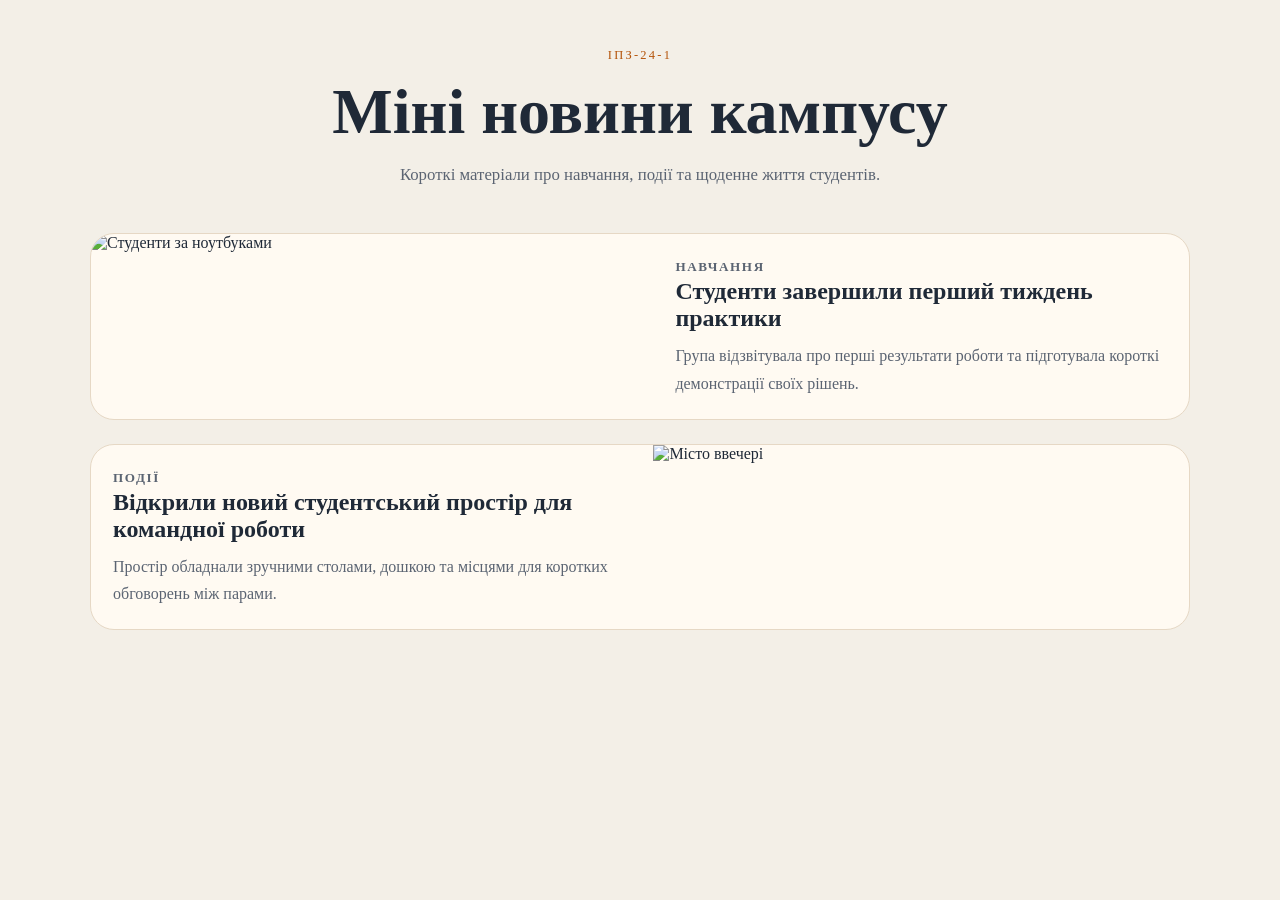
==== ipz241_sop/index.html @ 48c50a6c "feat: scaffold campus news page" ====
<!DOCTYPE html>
<html lang="uk">
<head>
  <meta charset="UTF-8">
  <meta name="viewport" content="width=device-width, initial-scale=1.0">
  <title>Міні новини кампусу</title>
  <link rel="stylesheet" href="style.css">
</head>
<body>
  <header class="hero">
    <p class="eyebrow">ІПЗ-24-1</p>
    <h1>Міні новини кампусу</h1>
    <p class="lead">Короткі матеріали про навчання, події та щоденне життя студентів.</p>
  </header>

  <main class="news-grid">
    <article class="news-card">
      <img src="images/news-1.svg" alt="Студенти за ноутбуками">
      <div class="news-content">
        <p class="meta">Навчання</p>
        <h2>Студенти завершили перший тиждень практики</h2>
        <p>Група відзвітувала про перші результати роботи та підготувала короткі демонстрації своїх рішень.</p>
      </div>
    </article>

    <article class="news-card">
      <img src="images/news-2.svg" alt="Місто ввечері">
      <div class="news-content">
        <p class="meta">Події</p>
        <h2>Відкрили новий студентський простір для командної роботи</h2>
        <p>Простір обладнали зручними столами, дошкою та місцями для коротких обговорень між парами.</p>
      </div>
    </article>
  </main>
</body>
</html>
---- ipz241_sop/style.css ----
:root {
  color-scheme: light;
  --bg: #f3efe7;
  --surface: #fffaf2;
  --text: #1f2937;
  --muted: #5b6472;
  --accent: #b45309;
  --border: #e6d8c5;
}

* {
  box-sizing: border-box;
}

body {
  margin: 0;
  font-family: Georgia, "Times New Roman", serif;
  background: var(--bg);
  color: var(--text);
}

img {
  display: block;
  max-width: 100%;
}

.hero {
  padding: 48px 20px 24px;
  text-align: center;
}

.eyebrow {
  margin: 0 0 12px;
  color: var(--accent);
  text-transform: uppercase;
  letter-spacing: 0.18em;
  font-size: 0.78rem;
}

.hero h1 {
  margin: 0;
  font-size: clamp(2.2rem, 5vw, 4rem);
}

.lead {
  max-width: 640px;
  margin: 16px auto 0;
  color: var(--muted);
  font-size: 1.05rem;
}

.news-grid {
  width: min(1100px, calc(100% - 32px));
  margin: 0 auto 48px;
}

.news-card {
  overflow: hidden;
  margin-top: 24px;
  border: 1px solid var(--border);
  border-radius: 24px;
  background: var(--surface);
}

.news-content {
  padding: 22px;
}

.meta {
  margin: 0 0 10px;
  color: var(--accent);
  font-size: 0.82rem;
  font-weight: 700;
  text-transform: uppercase;
  letter-spacing: 0.12em;
}

.news-card h2 {
  margin: 0 0 10px;
  font-size: 1.5rem;
}

.news-card p {
  margin: 0;
  line-height: 1.7;
  color: var(--muted);
}

@media (min-width: 720px) {
  .news-card {
    display: grid;
    grid-template-columns: 1.05fr 1fr;
    align-items: stretch;
  }

  .news-card:nth-child(even) img {
    order: 2;
  }

  .news-card:nth-child(even) .news-content {
    order: 1;
  }

  .news-card img {
    height: 100%;
    object-fit: cover;
  }
}
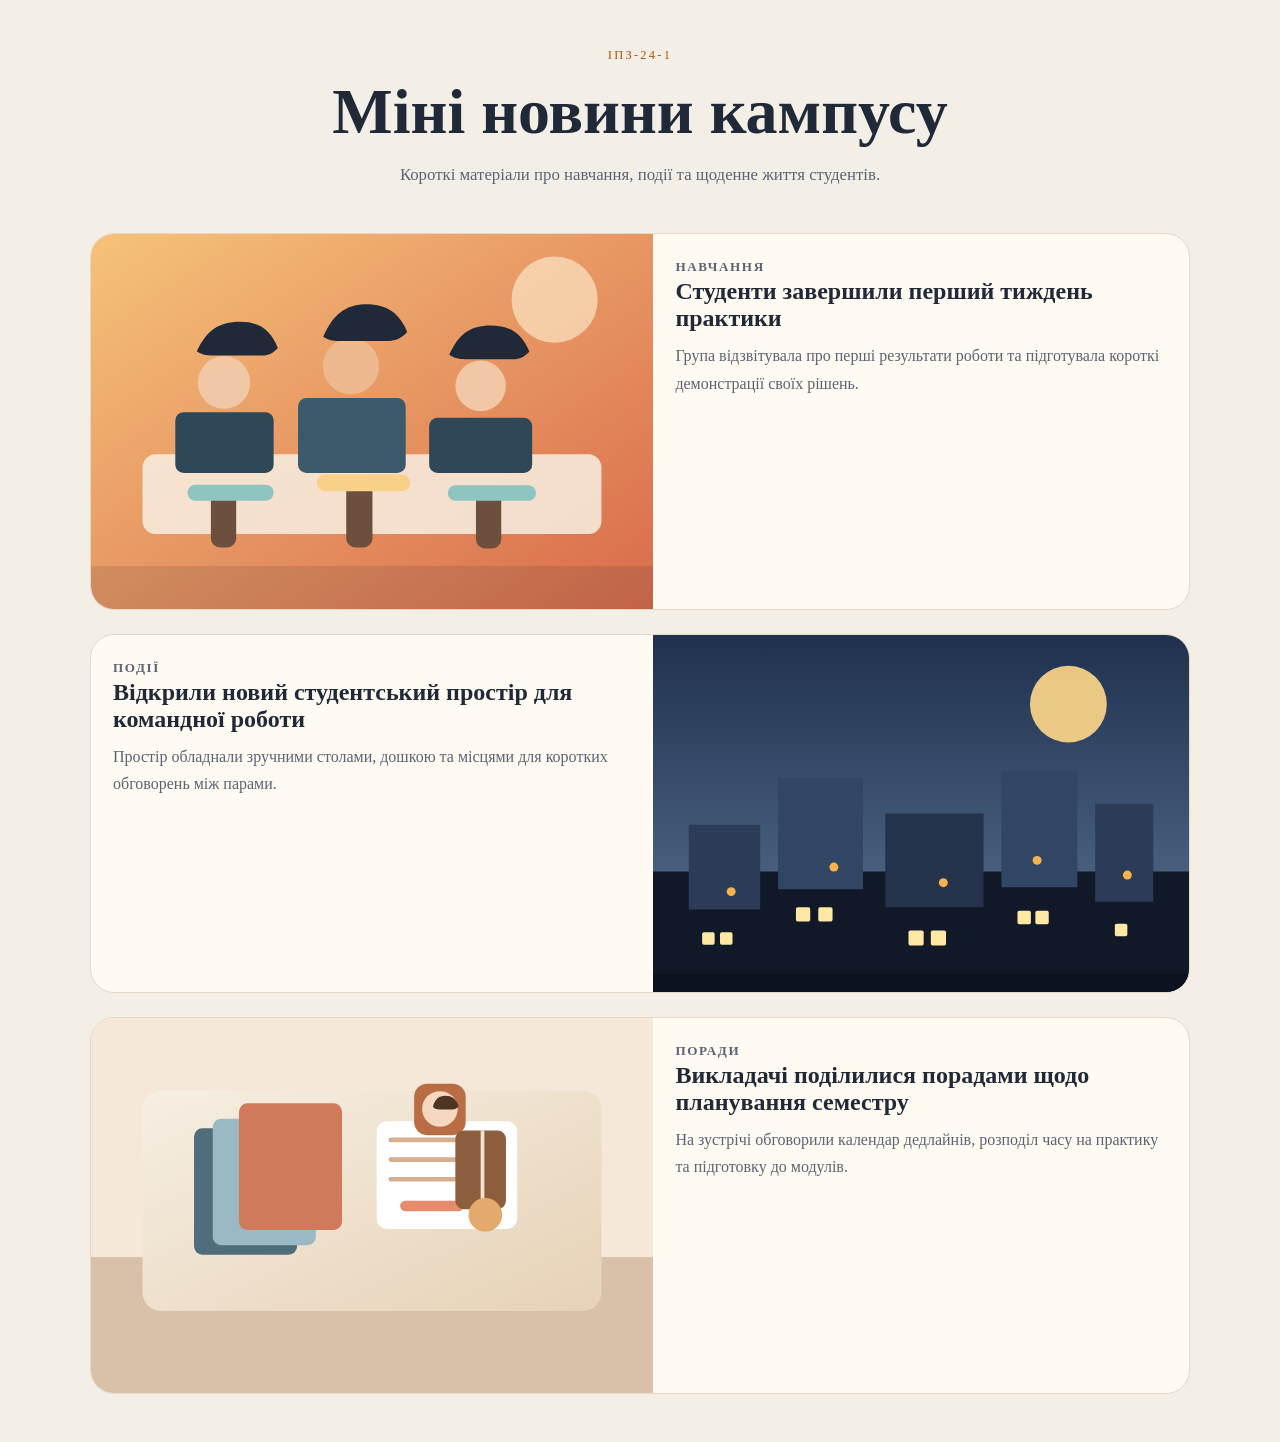
==== commit ffbec6a1: "feat: expand the news feed" ====
--- a/ipz241_sop/index.html
+++ b/ipz241_sop/index.html
@@ -31,6 +31,15 @@
         <p>Простір обладнали зручними столами, дошкою та місцями для коротких обговорень між парами.</p>
       </div>
     </article>
+
+    <article class="news-card">
+      <img src="images/news-3.svg" alt="Книжки та планер на столі">
+      <div class="news-content">
+        <p class="meta">Поради</p>
+        <h2>Викладачі поділилися порадами щодо планування семестру</h2>
+        <p>На зустрічі обговорили календар дедлайнів, розподіл часу на практику та підготовку до модулів.</p>
+      </div>
+    </article>
   </main>
 </body>
 </html>
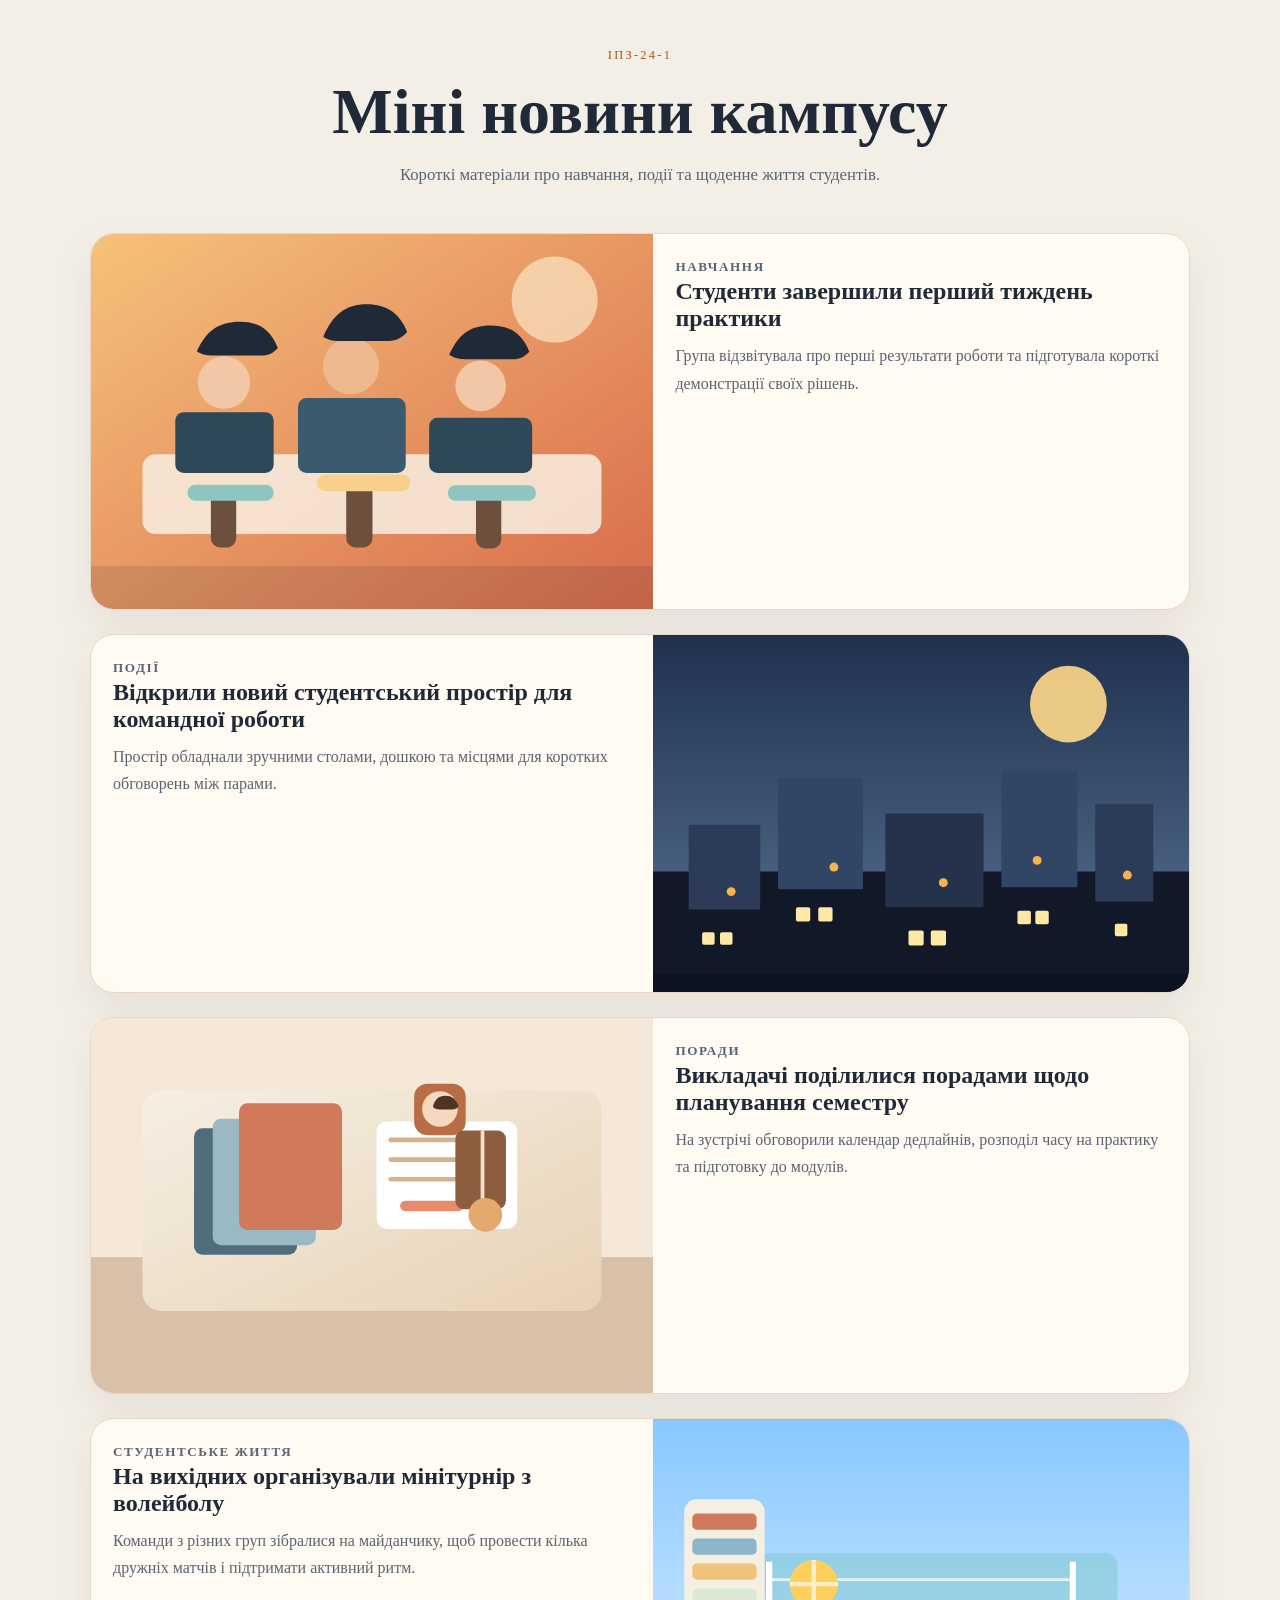
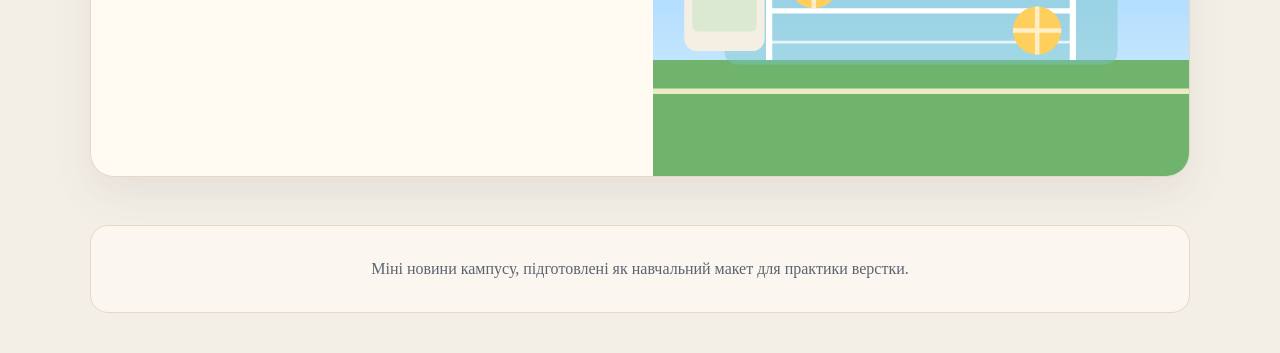
==== commit 6deaf797: "feat: polish layout and add footer" ====
--- a/ipz241_sop/index.html
+++ b/ipz241_sop/index.html
@@ -40,6 +40,19 @@
         <p>На зустрічі обговорили календар дедлайнів, розподіл часу на практику та підготовку до модулів.</p>
       </div>
     </article>
+
+    <article class="news-card">
+      <img src="images/news-4.svg" alt="Спортивний майданчик біля корпусу">
+      <div class="news-content">
+        <p class="meta">Студентське життя</p>
+        <h2>На вихідних організували мінітурнір з волейболу</h2>
+        <p>Команди з різних груп зібралися на майданчику, щоб провести кілька дружніх матчів і підтримати активний ритм.</p>
+      </div>
+    </article>
   </main>
+
+  <footer class="page-footer">
+    <p>Міні новини кампусу, підготовлені як навчальний макет для практики верстки.</p>
+  </footer>
 </body>
 </html>
--- a/ipz241_sop/style.css
+++ b/ipz241_sop/style.css
@@ -60,6 +60,7 @@
   border: 1px solid var(--border);
   border-radius: 24px;
   background: var(--surface);
+  box-shadow: 0 18px 40px rgba(88, 64, 36, 0.08);
 }
 
 .news-content {
@@ -106,3 +107,14 @@
     object-fit: cover;
   }
 }
+
+.page-footer {
+  width: min(1100px, calc(100% - 32px));
+  margin: 0 auto 40px;
+  padding: 18px 22px;
+  border: 1px solid var(--border);
+  border-radius: 18px;
+  background: rgba(255, 250, 242, 0.7);
+  color: var(--muted);
+  text-align: center;
+}
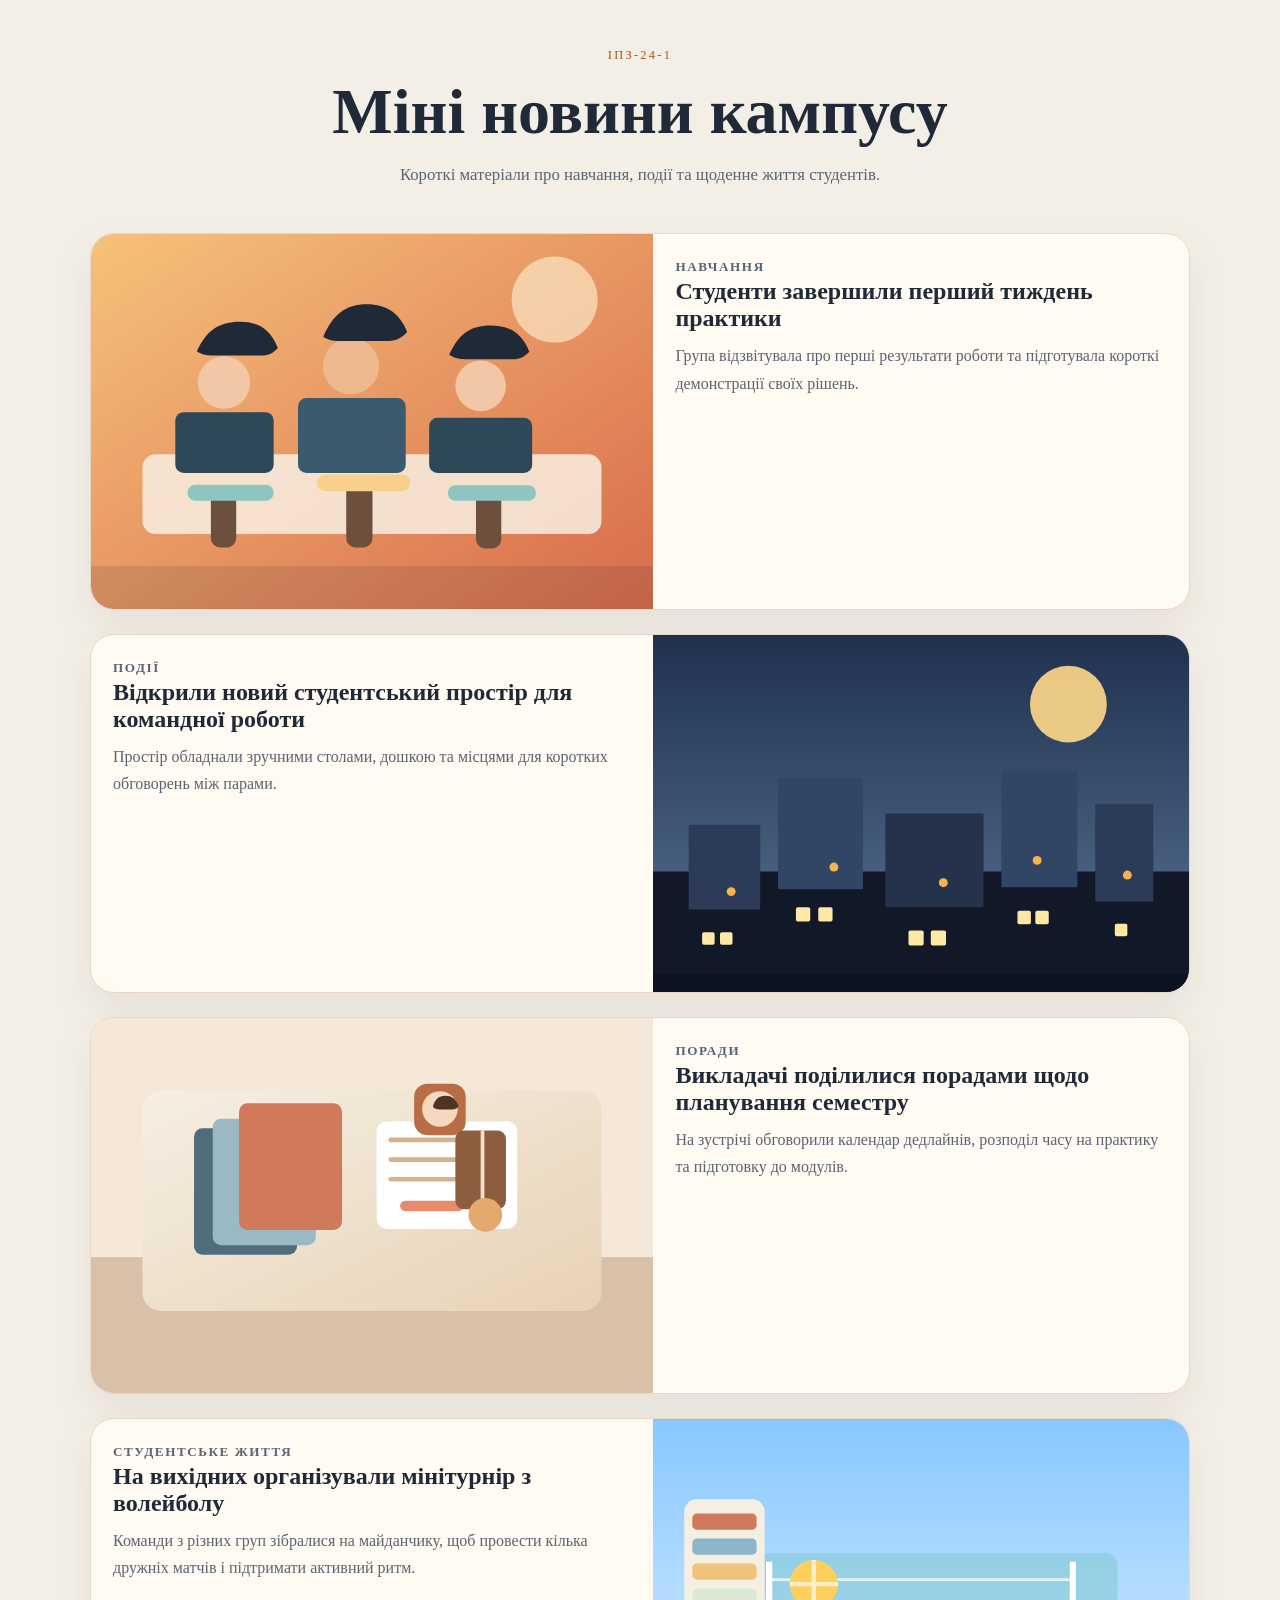
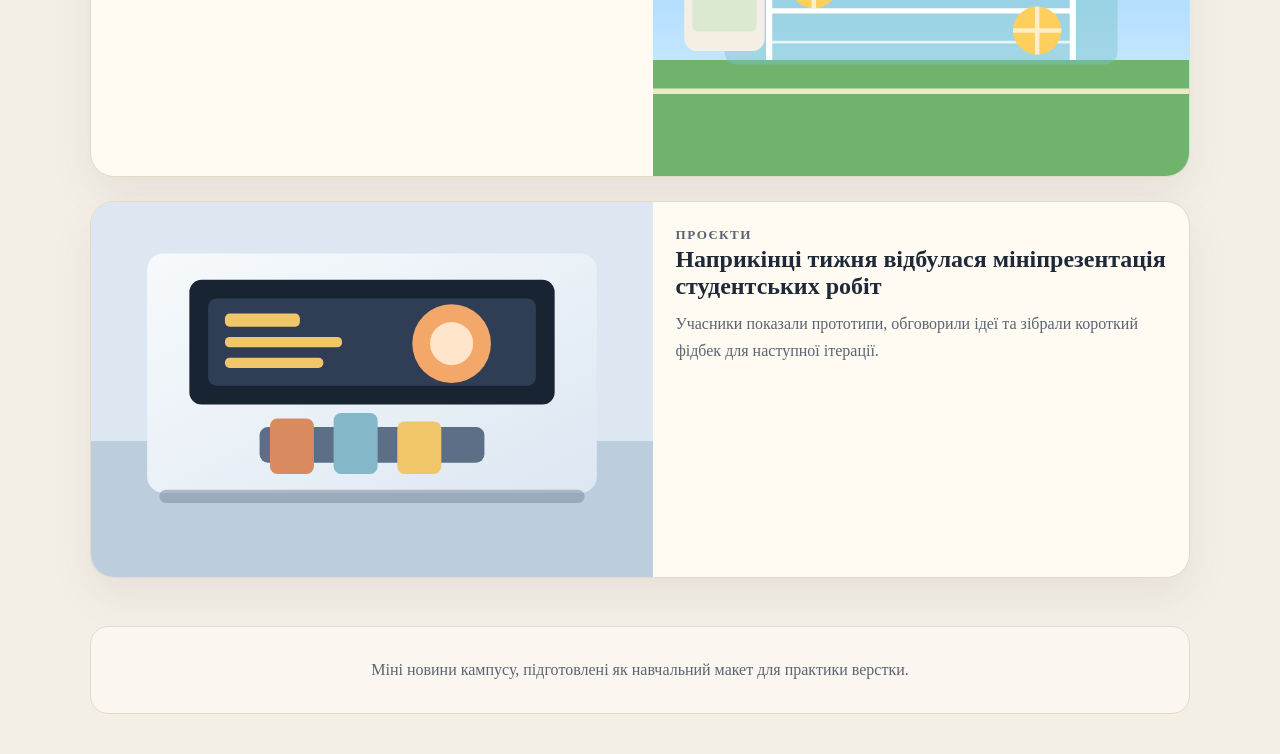
==== commit 081266cb: "feat: finish the campus news page" ====
--- a/ipz241_sop/index.html
+++ b/ipz241_sop/index.html
@@ -49,6 +49,15 @@
         <p>Команди з різних груп зібралися на майданчику, щоб провести кілька дружніх матчів і підтримати активний ритм.</p>
       </div>
     </article>
+
+    <article class="news-card">
+      <img src="images/news-5.svg" alt="Презентація проєктів у залі">
+      <div class="news-content">
+        <p class="meta">Проєкти</p>
+        <h2>Наприкінці тижня відбулася мініпрезентація студентських робіт</h2>
+        <p>Учасники показали прототипи, обговорили ідеї та зібрали короткий фідбек для наступної ітерації.</p>
+      </div>
+    </article>
   </main>
 
   <footer class="page-footer">
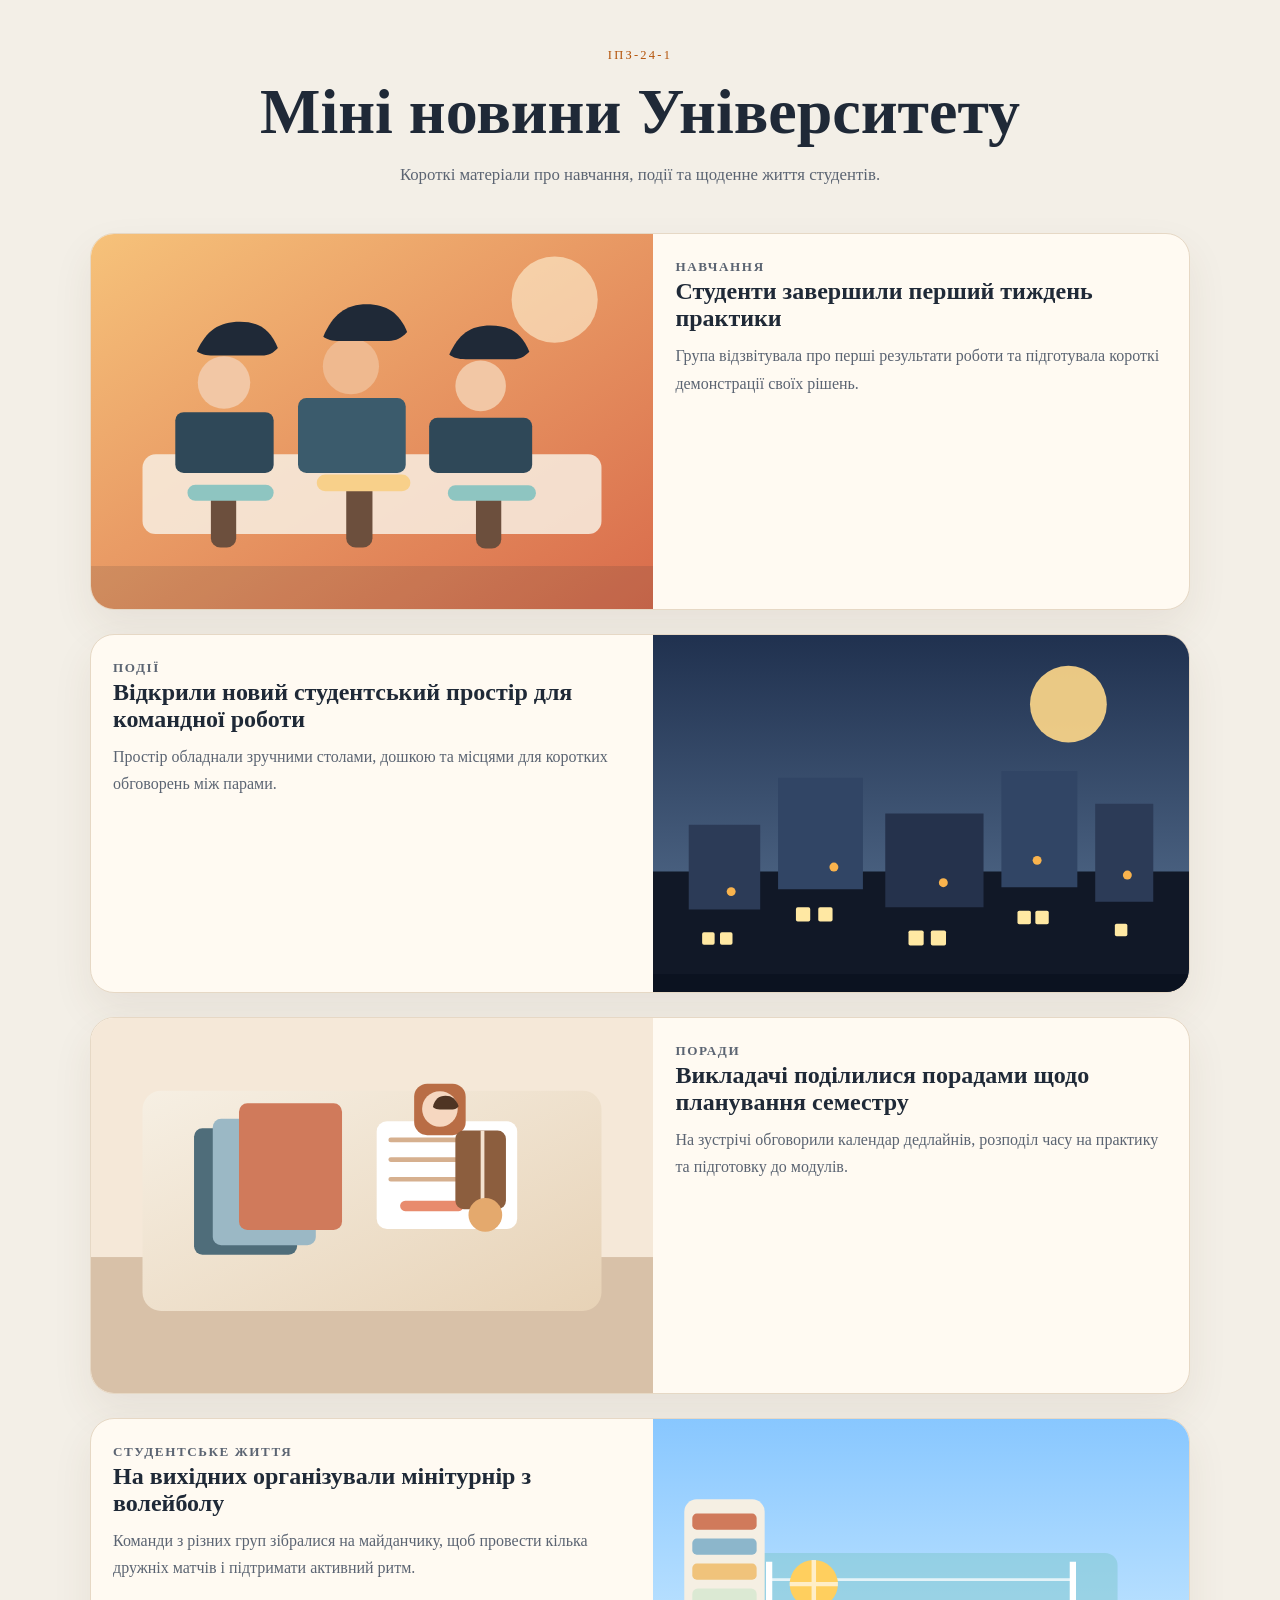
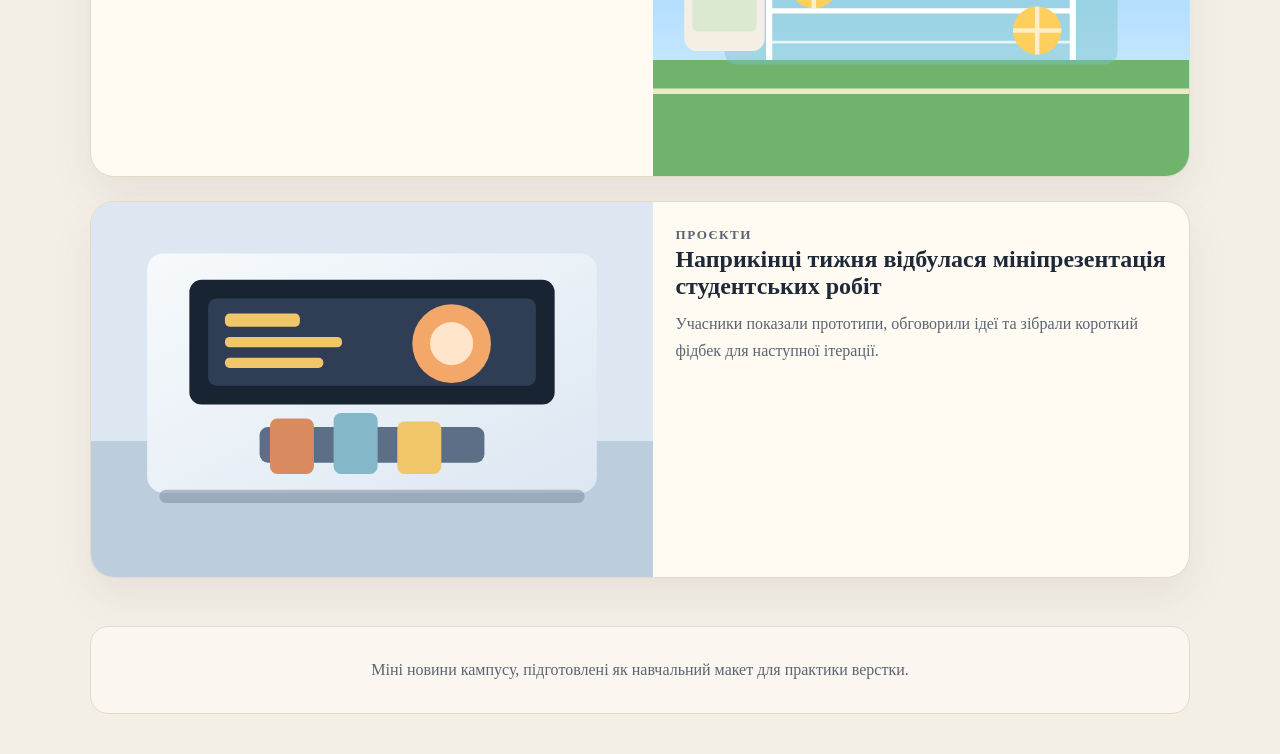
==== commit 883996df: "chore: updated index.html" ====
--- a/ipz241_sop/index.html
+++ b/ipz241_sop/index.html
@@ -3,13 +3,13 @@
 <head>
   <meta charset="UTF-8">
   <meta name="viewport" content="width=device-width, initial-scale=1.0">
-  <title>Міні новини кампусу</title>
+  <title>TASK 3</title>
   <link rel="stylesheet" href="style.css">
 </head>
 <body>
   <header class="hero">
     <p class="eyebrow">ІПЗ-24-1</p>
-    <h1>Міні новини кампусу</h1>
+    <h1>Міні новини Університету</h1>
     <p class="lead">Короткі матеріали про навчання, події та щоденне життя студентів.</p>
   </header>
 
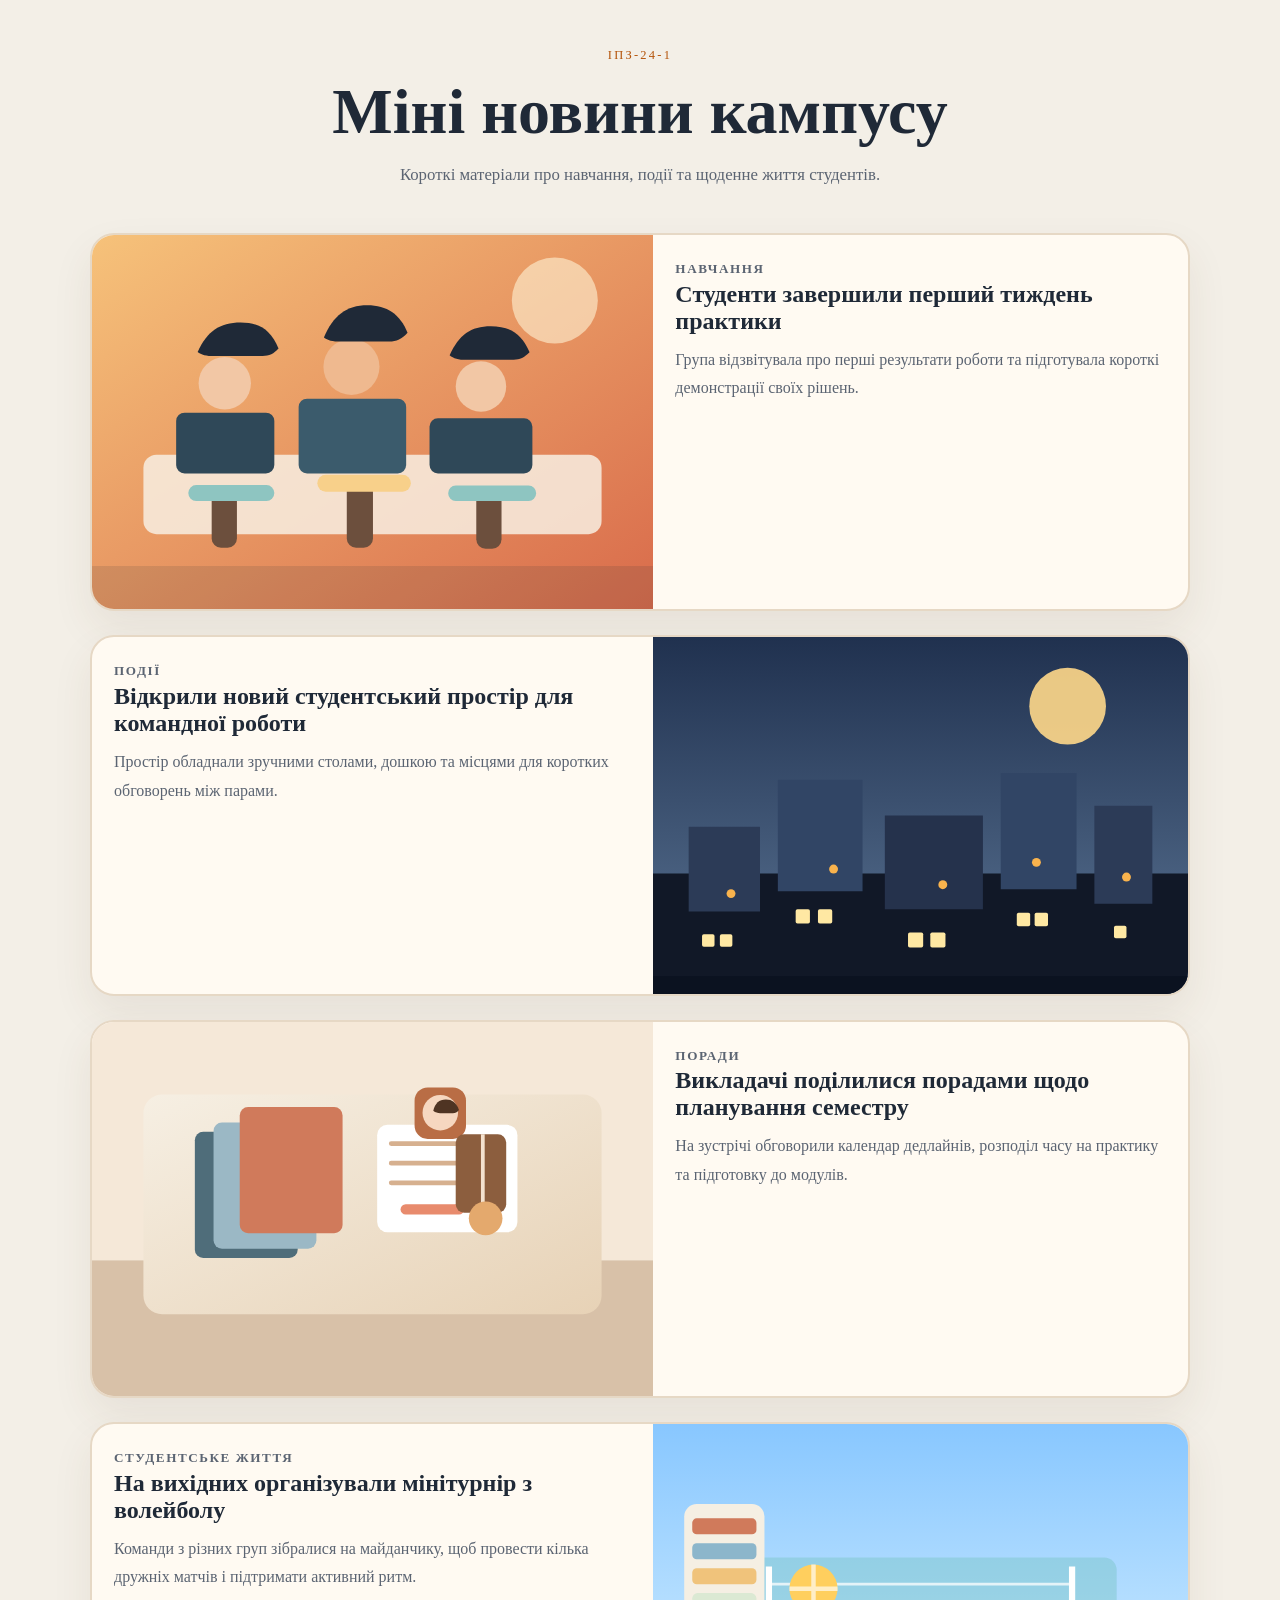
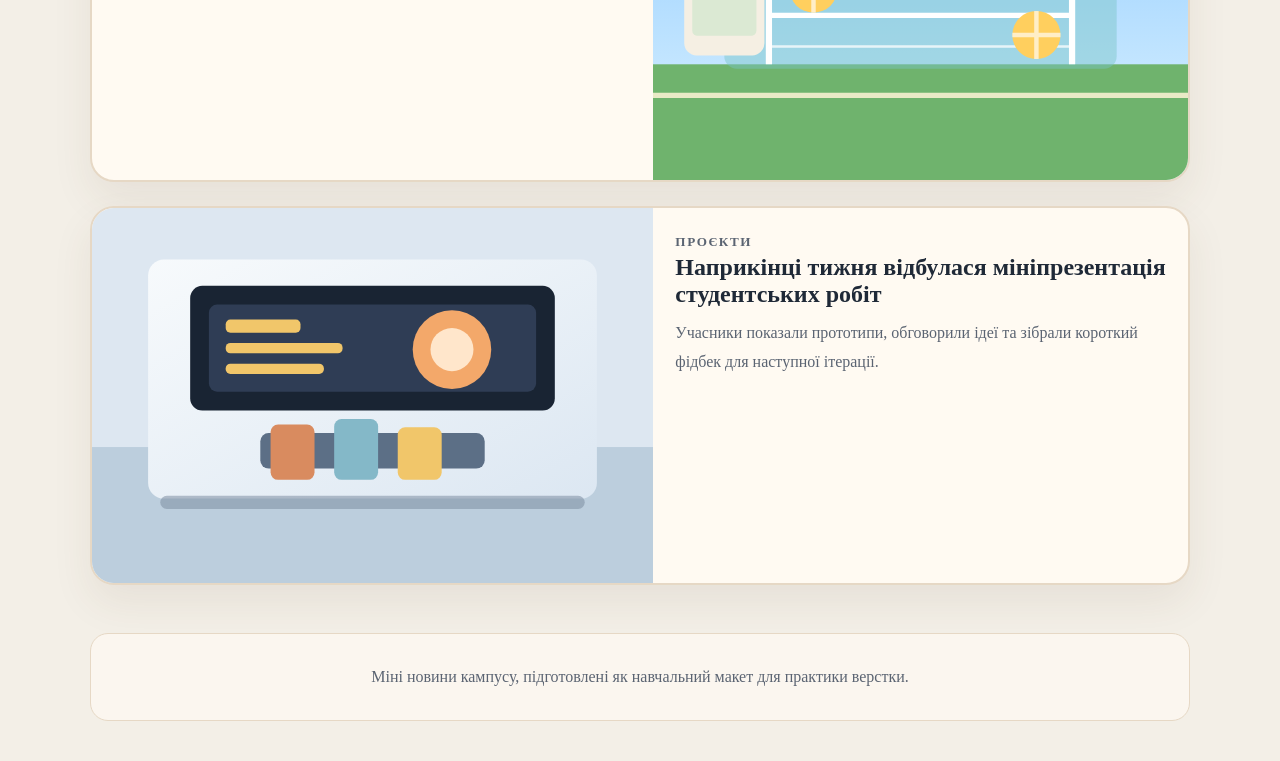
==== commit d9b78b1c: "chore: edited title" ====
--- a/ipz241_sop/index.html
+++ b/ipz241_sop/index.html
@@ -3,13 +3,13 @@
 <head>
   <meta charset="UTF-8">
   <meta name="viewport" content="width=device-width, initial-scale=1.0">
-  <title>TASK 3</title>
+  <title>новини університету</title>
   <link rel="stylesheet" href="style.css">
 </head>
 <body>
   <header class="hero">
     <p class="eyebrow">ІПЗ-24-1</p>
-    <h1>Міні новини Університету</h1>
+    <h1>Міні новини кампусу</h1>
     <p class="lead">Короткі матеріали про навчання, події та щоденне життя студентів.</p>
   </header>
 
--- a/ipz241_sop/style.css
+++ b/ipz241_sop/style.css
@@ -57,7 +57,7 @@
 .news-card {
   overflow: hidden;
   margin-top: 24px;
-  border: 1px solid var(--border);
+  border: 2px solid var(--border);
   border-radius: 24px;
   background: var(--surface);
   box-shadow: 0 18px 40px rgba(88, 64, 36, 0.08);
@@ -77,13 +77,13 @@
 }
 
 .news-card h2 {
-  margin: 0 0 10px;
+  margin: 0 0 11px;
   font-size: 1.5rem;
 }
 
 .news-card p {
   margin: 0;
-  line-height: 1.7;
+  line-height: 1.8;
   color: var(--muted);
 }
 
@@ -112,7 +112,7 @@
   width: min(1100px, calc(100% - 32px));
   margin: 0 auto 40px;
   padding: 18px 22px;
-  border: 1px solid var(--border);
+  border: 1.1px solid var(--border);
   border-radius: 18px;
   background: rgba(255, 250, 242, 0.7);
   color: var(--muted);
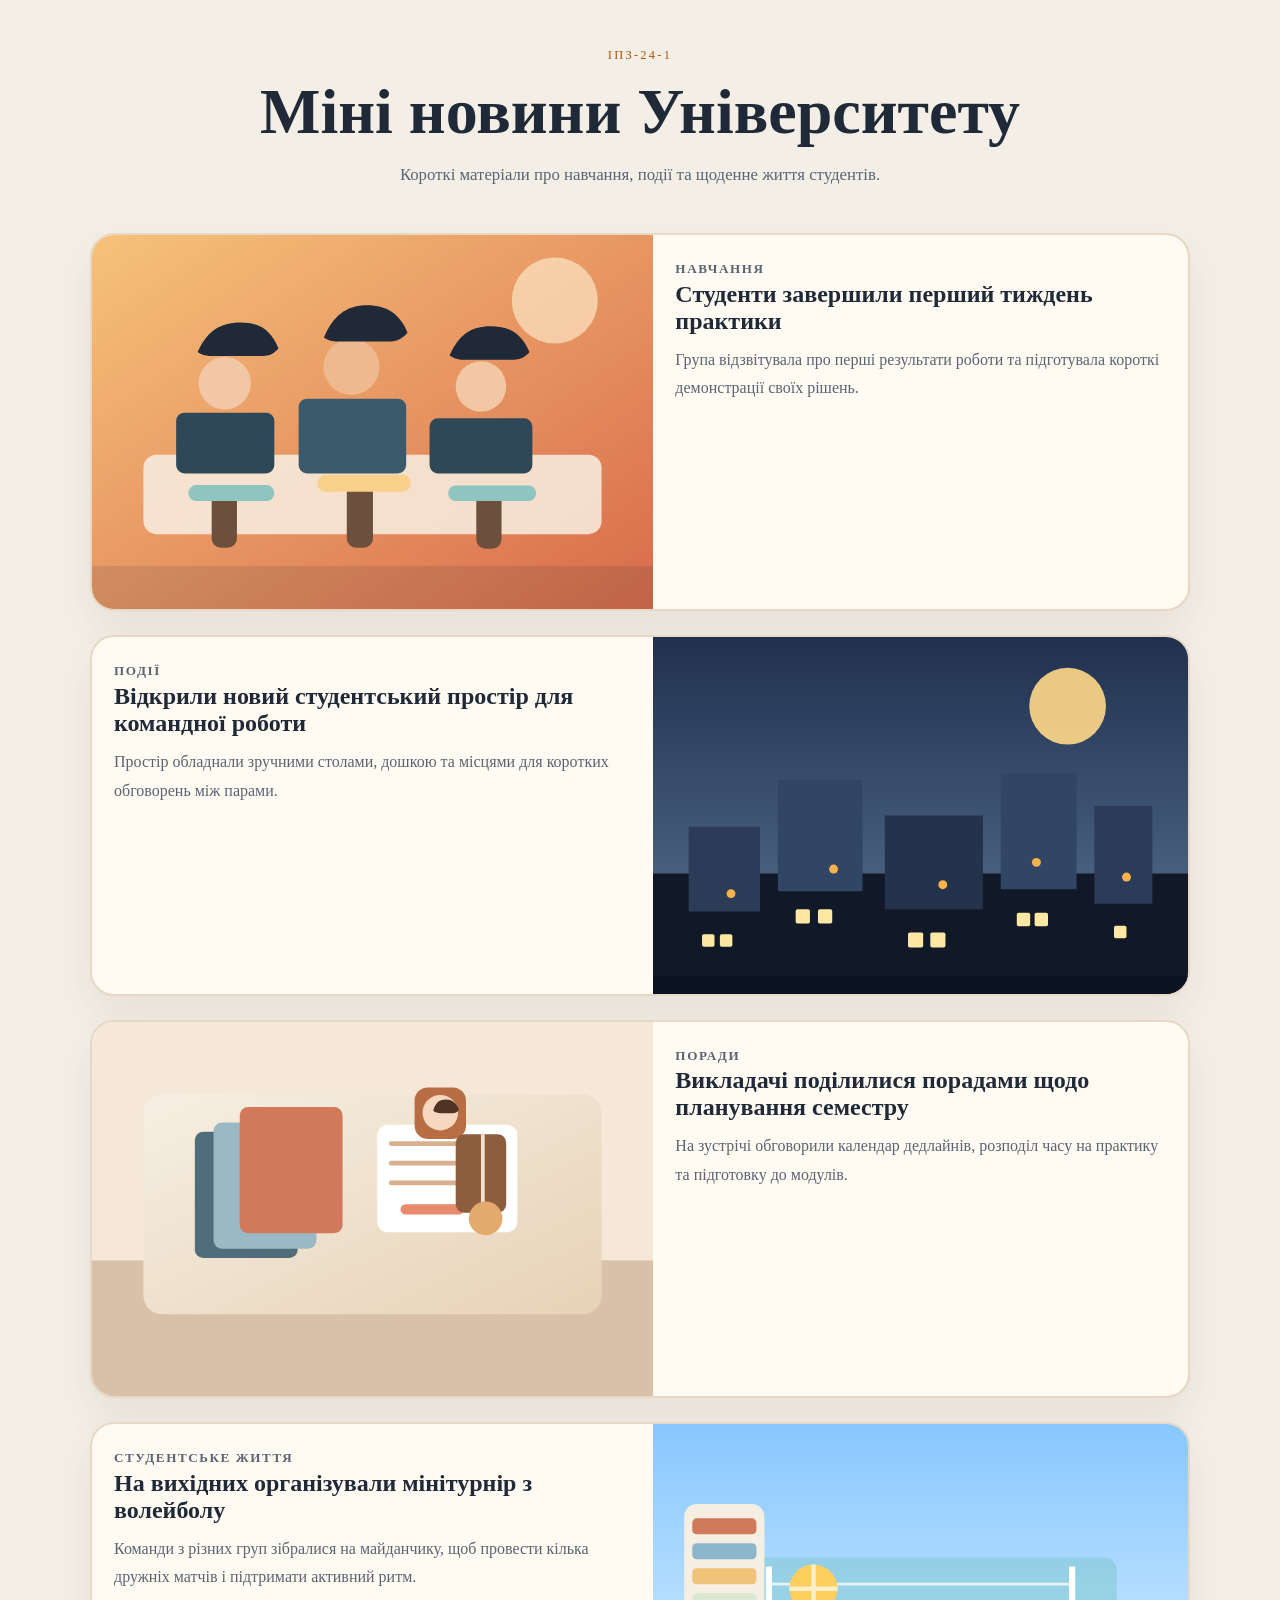
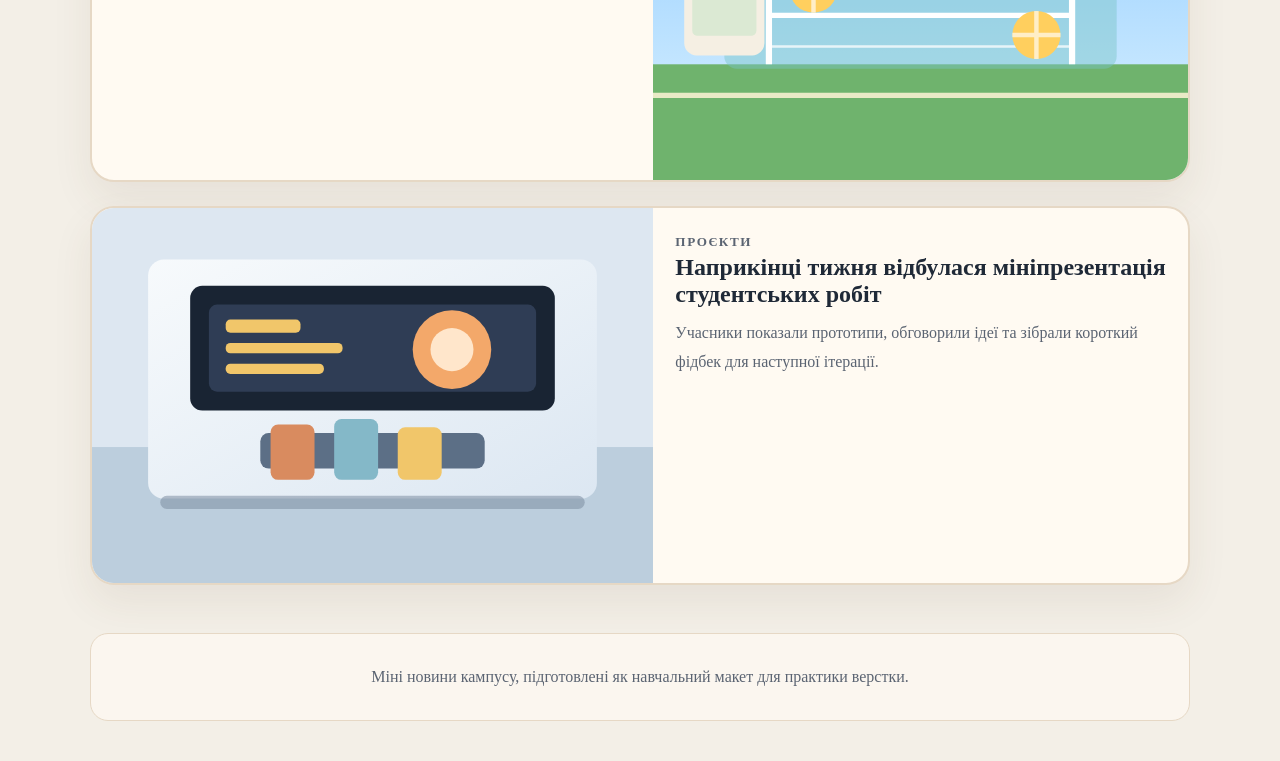
==== commit a51c01d0: "Merge pull request #1 from AleksJS1/first First" ====
--- a/ipz241_sop/index.html
+++ b/ipz241_sop/index.html
@@ -3,13 +3,13 @@
 <head>
   <meta charset="UTF-8">
   <meta name="viewport" content="width=device-width, initial-scale=1.0">
-  <title>новини університету</title>
+  <title>TASK 3</title>
   <link rel="stylesheet" href="style.css">
 </head>
 <body>
   <header class="hero">
     <p class="eyebrow">ІПЗ-24-1</p>
-    <h1>Міні новини кампусу</h1>
+    <h1>Міні новини Університету</h1>
     <p class="lead">Короткі матеріали про навчання, події та щоденне життя студентів.</p>
   </header>
 
